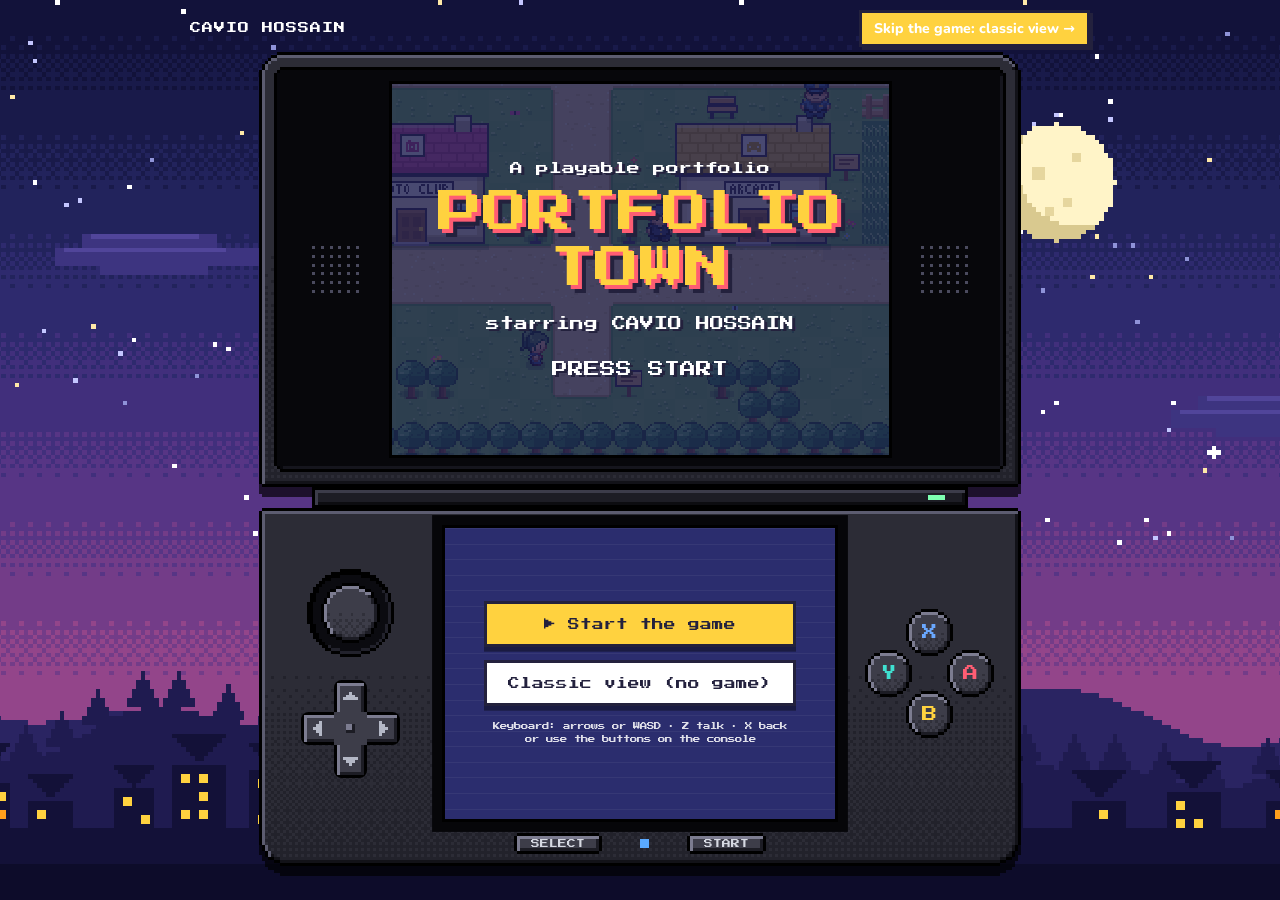
==== index.html @ 23f27534 "Pixel-art console and backdrop, sprite-sheet characters with portraits The console shell, its button" ====
<!doctype html>
<html lang="en">
<head>
  <meta charset="utf-8">
  <meta name="viewport" content="width=device-width, initial-scale=1">
  <title>Cavio Hossain | Portfolio Town</title>
  <meta name="description" content="The playable portfolio of Cavio Hossain, Computer Science with AI student at the University of Nottingham. Explore the town or skip to the classic view.">
  <meta name="theme-color" content="#2b2d6e">
  <link rel="icon" href="data:image/svg+xml,%3Csvg xmlns='http://www.w3.org/2000/svg' viewBox='0 0 16 16' shape-rendering='crispEdges'%3E%3Crect width='16' height='16' fill='%232b2d6e'/%3E%3Crect x='3' y='2' width='10' height='6' fill='%23ff5d73'/%3E%3Crect x='3' y='8' width='10' height='6' fill='%23fbf0d4'/%3E%3Crect x='7' y='10' width='3' height='4' fill='%239a6238'/%3E%3C/svg%3E">
  <link rel="preconnect" href="https://fonts.googleapis.com">
  <link rel="preconnect" href="https://fonts.gstatic.com" crossorigin>
  <link href="https://fonts.googleapis.com/css2?family=Nunito:wght@400;600;800&family=Press+Start+2P&display=swap" rel="stylesheet">
  <link rel="stylesheet" href="css/style.css">
</head>
<body data-view="game">

  <!-- ============ GAME VIEW ============ -->
  <main id="game-view">
    <header class="topbar">
      <span class="brand">CAVIO HOSSAIN</span>
      <button type="button" class="skip" data-go="classic">Skip the game: classic view →</button>
    </header>

    <div class="console">
      <!-- lid: the game screen -->
      <div class="lid">
        <div class="lid-inner">
          <div class="grill" aria-hidden="true"></div>
          <section class="screen" id="top" aria-label="Game screen">
            <canvas id="game" width="256" height="192"></canvas>

            <div id="title" class="layer">
              <p class="title-small">A playable portfolio</p>
              <h1>PORTFOLIO<br>TOWN</h1>
              <p class="title-by">starring CAVIO HOSSAIN</p>
              <p class="blink">PRESS START</p>
            </div>

            <div id="battle" class="layer" hidden>
              <div class="foe-box"><span id="foe-name">BUG</span><div class="bar"><i id="foe-hp"></i></div></div>
              <canvas id="foe" width="16" height="16"></canvas>
              <canvas id="hero" width="18" height="26"></canvas>
              <div class="hero-box"><span>CAVIO</span><div class="bar focus"><i id="hero-hp"></i></div><small>FOCUS</small></div>
            </div>

            <canvas id="portrait" width="64" height="64" hidden></canvas>
            <div id="hint" hidden></div>
            <div id="dialog" hidden>
              <span id="dialog-name" hidden></span>
              <p id="dialog-text"></p>
              <span class="next">▼</span>
            </div>
            <div id="flash"></div>
            <div id="fade"></div>
          </section>
          <div class="grill" aria-hidden="true"></div>
        </div>
      </div>

      <div class="hinge" aria-hidden="true"><i></i></div>

      <!-- base: menu screen with the controls either side -->
      <div class="base">
        <div class="ctl left" aria-label="Movement controls">
          <div class="stick" id="stick" aria-hidden="true"><i></i></div>
          <div class="dpad">
            <button type="button" data-key="up" aria-label="Up">▲</button>
            <button type="button" data-key="left" aria-label="Left">◀</button>
            <span></span>
            <button type="button" data-key="right" aria-label="Right">▶</button>
            <button type="button" data-key="down" aria-label="Down">▼</button>
          </div>
        </div>

        <section class="screen" id="bottom" aria-label="Menu screen">
          <div id="title-menu" class="pane">
            <button type="button" class="big-btn go" id="btn-start">▶ Start the game</button>
            <button type="button" class="big-btn" data-go="classic">Classic view (no game)</button>
            <p class="tiny">Keyboard: arrows or WASD · Z talk · X back<br>or use the buttons on the console</p>
          </div>

          <div id="menu" class="pane" hidden>
            <div class="menu-head"><span>BADGES</span><span id="badge-count">0/8</span></div>
            <div id="badges"></div>
            <p id="objective"></p>
            <div class="menu-actions">
              <button type="button" data-go="classic">Classic view</button>
              <button type="button" id="btn-sound">Sound: on</button>
              <button type="button" id="btn-help">Controls</button>
            </div>
          </div>

          <div id="moves" class="pane" hidden>
            <p class="moves-head">What will CAVIO do?</p>
            <div id="move-list"></div>
          </div>
        </section>

        <div class="ctl right" aria-label="Action buttons">
          <div class="abxy">
            <button type="button" data-key="x" aria-label="X, hold to run">X</button>
            <button type="button" data-key="y" aria-label="Y, show controls">Y</button>
            <button type="button" data-key="a" aria-label="A, talk and confirm">A</button>
            <button type="button" data-key="b" aria-label="B, go back">B</button>
          </div>
        </div>

        <div class="sys">
          <button type="button" data-key="select">SELECT</button>
          <span class="led" aria-hidden="true"></span>
          <button type="button" data-key="start">START</button>
        </div>
      </div>
    </div>
  </main>

  <!-- building interiors open as panels -->
  <div id="panel" hidden role="dialog" aria-modal="true" aria-labelledby="panel-title">
    <div class="panel-card">
      <header>
        <h2 id="panel-title"></h2>
        <button type="button" id="panel-close" aria-label="Close">✕ <small>X / Esc</small></button>
      </header>
      <div id="panel-body" tabindex="-1"></div>
    </div>
  </div>

  <div id="lightbox" hidden>
    <figure><img alt=""><figcaption></figcaption></figure>
  </div>

  <!-- ============ CLASSIC VIEW ============ -->
  <div id="classic-view">
    <header class="c-hero">
      <nav class="c-nav" id="c-nav"></nav>
      <div class="c-hero-inner">
        <img class="c-avatar" src="assets/photos/portrait.jpg" alt="Cavio Hossain">
        <div>
          <p class="c-kicker">Portfolio</p>
          <h1>Cavio Hossain</h1>
          <p class="c-tag" id="c-tag"></p>
          <p class="links">
            <button type="button" class="btn big" data-go="game">▶ Play the game version</button>
            <a class="btn" id="c-mail" href="#">Email me</a>
          </p>
        </div>
      </div>
    </header>
    <div id="c-sections"></div>
    <footer class="c-foot">
      <p>Built by Cavio Hossain with plain HTML, CSS and JavaScript.</p>
    </footer>
  </div>

  <noscript>
    <p style="padding:2rem;font-family:sans-serif;color:#fff">This portfolio is a small game and needs JavaScript. You can reach me at hossaincavio@gmail.com or linkedin.com/in/cavio.</p>
  </noscript>

  <script src="js/content.js"></script>
  <script src="js/art.js"></script>
  <script src="js/worldmap.js"></script>
  <script src="js/game.js"></script>
  <script src="js/shell.js"></script>
</body>
</html>
---- css/style.css ----
:root {
  --ink: #23213d;
  --night: #2b2d6e;
  --cream: #fff8e7;
  --shell: #f6f1e4;
  --coral: #ff5d73;
  --yellow: #ffd23f;
  --teal: #2ec4b6;
  --blue: #3a86ff;
  --pink: #f15bb5;
  --purple: #8f5bd6;
  --orange: #ff9f1c;
  --pixel: 'Press Start 2P', 'Courier New', monospace;
  --body: 'Nunito', system-ui, -apple-system, 'Segoe UI', sans-serif;
}

* { box-sizing: border-box; }
html { -webkit-text-size-adjust: 100%; }
body {
  margin: 0;
  font-family: var(--body);
  color: var(--ink);
  background: var(--night);
}
button { font: inherit; color: inherit; cursor: pointer; }
img { max-width: 100%; display: block; }
[hidden] { display: none !important; }

body[data-view='game'] #classic-view { display: none; }
body[data-view='classic'] #game-view { display: none; }
body[data-view='classic'] { background: var(--cream); }
body[data-view='game'] { overflow: hidden; }

/* ================= GAME VIEW ================= */

#game-view {
  min-height: 100dvh;
  display: flex;
  flex-direction: column;
  align-items: center;
  padding: 8px 12px 12px;
  background:
    radial-gradient(#ffffff2e 1.5px, transparent 1.5px) 0 0 / 28px 28px,
    radial-gradient(#ffd23f33 1.5px, transparent 1.5px) 14px 14px / 28px 28px,
    linear-gradient(#2b2d6e, #4a2f7a);
}

.topbar {
  width: 100%;
  max-width: 900px;
  display: flex;
  justify-content: space-between;
  align-items: center;
  gap: 12px;
  height: 40px;
  color: #fff;
}
.brand { font-family: var(--pixel); font-size: 11px; letter-spacing: 1px; }
.skip {
  background: var(--yellow);
  border: 3px solid var(--ink);
  box-shadow: 3px 3px 0 var(--ink);
  padding: 6px 12px;
  font-weight: 800;
  font-size: 14px;
  border-radius: 6px;
}
.skip:hover { transform: translate(-1px, -1px); box-shadow: 4px 4px 0 var(--ink); }

/* The shell: a clamshell handheld with the controls beside the lower screen.
   Everything is sized in --u, which is 1% of the console's width. */
.console {
  --w: min(96vw, 980px, calc((100dvh - 62px) / 1.1));
  --u: calc(var(--w) / 100);
  --shell: #26262e;
  --shell-l: #4b4b59;
  --shell-d: #0e0e13;
  --bezel: #060609;
  --key: #3b3b47;
  width: var(--w);
  margin-top: 4px;
  filter: drop-shadow(0 calc(var(--u) * 1.6) calc(var(--u) * 2.4) #0008);
}
.lid, .base {
  background: linear-gradient(165deg, var(--shell-l) 0, var(--shell) 22%, var(--shell) 70%, var(--shell-d));
  border: calc(var(--u) * 0.55) solid var(--ink);
  box-shadow: inset 0 calc(var(--u) * 0.5) 0 #ffffff26, inset 0 calc(var(--u) * -0.7) 0 #00000066;
}
.lid { padding: calc(var(--u) * 2); border-radius: calc(var(--u) * 4) calc(var(--u) * 4) calc(var(--u) * 1.2) calc(var(--u) * 1.2); }
.lid-inner {
  background: var(--bezel);
  border-radius: calc(var(--u) * 2.4);
  padding: calc(var(--u) * 1.8) 0;
  display: flex;
  justify-content: center;
  align-items: center;
  gap: calc(var(--u) * 3.5);
  box-shadow: inset 0 0 0 calc(var(--u) * 0.3) #2c2c3a;
}
#top { width: calc(var(--u) * 66); flex: none; }
.grill {
  width: calc(var(--u) * 7);
  height: calc(var(--u) * 7);
  background: radial-gradient(#4a4a5e calc(var(--u) * 0.32), transparent calc(var(--u) * 0.36)) 0 0 / calc(var(--u) * 1.4) calc(var(--u) * 1.4);
}
.hinge {
  height: calc(var(--u) * 2.8);
  margin: calc(var(--u) * -0.55) calc(var(--u) * 7);
  background: linear-gradient(var(--shell-d), var(--shell) 45%, var(--shell-d));
  border: calc(var(--u) * 0.55) solid var(--ink);
  position: relative;
  z-index: 1;
}
.hinge i {
  position: absolute;
  right: calc(var(--u) * 3);
  top: 50%;
  width: calc(var(--u) * 2.2);
  height: calc(var(--u) * 0.7);
  margin-top: calc(var(--u) * -0.35);
  border-radius: 99px;
  background: #7dffb0;
  box-shadow: 0 0 calc(var(--u) * 1) #7dffb0;
}
.base {
  padding: calc(var(--u) * 2.2) calc(var(--u) * 2) calc(var(--u) * 1.6);
  border-radius: calc(var(--u) * 1.2) calc(var(--u) * 1.2) calc(var(--u) * 4.5) calc(var(--u) * 4.5);
  display: grid;
  grid-template-columns: 1fr calc(var(--u) * 52) 1fr;
  grid-template-areas: 'left screen right' 'sys sys sys';
  gap: calc(var(--u) * 1.4) calc(var(--u) * 2);
  align-items: center;
}
#bottom { grid-area: screen; box-shadow: 0 0 0 calc(var(--u) * 1.3) var(--bezel); }
.console .screen { border: calc(var(--u) * 0.45) solid #000; border-radius: calc(var(--u) * 0.8); }

.ctl { display: flex; flex-direction: column; align-items: center; gap: calc(var(--u) * 3); }
.ctl.left { grid-area: left; }
.ctl.right { grid-area: right; }
.ctl button, .sys button, .stick {
  touch-action: none;
  user-select: none;
  -webkit-user-select: none;
  -webkit-tap-highlight-color: transparent;
}
.stick {
  width: calc(var(--u) * 11.5);
  height: calc(var(--u) * 11.5);
  border-radius: 50%;
  background: radial-gradient(circle at 50% 40%, #2a2a36, #101018);
  border: calc(var(--u) * 0.5) solid var(--ink);
  display: grid;
  place-items: center;
  cursor: grab;
}
.stick i {
  width: 68%;
  height: 68%;
  border-radius: 50%;
  background: radial-gradient(circle at 40% 32%, #6a6a7a, var(--key) 45%, #1c1c24);
  border: calc(var(--u) * 0.4) solid var(--ink);
  box-shadow: 0 calc(var(--u) * 0.5) 0 #0006;
  transition: transform 0.08s;
}
.dpad { display: grid; grid-template: repeat(3, calc(var(--u) * 4.3)) / repeat(3, calc(var(--u) * 4.3)); }
.dpad button, .dpad span {
  background: var(--key);
  border: calc(var(--u) * 0.45) solid var(--ink);
  color: #a9adba;
  font-size: calc(var(--u) * 1.7);
  padding: 0;
  line-height: 1;
}
.dpad span { grid-area: 2 / 2; border: 0; box-shadow: inset 0 0 0 calc(var(--u) * 0.9) var(--key), inset 0 0 0 calc(var(--u) * 1.3) #1c1c24; border-radius: 50%; background: #2c2c36; }
.dpad [data-key='up'] { grid-area: 1 / 2; border-bottom: 0; border-radius: calc(var(--u) * 1) calc(var(--u) * 1) 0 0; }
.dpad [data-key='left'] { grid-area: 2 / 1; border-right: 0; border-radius: calc(var(--u) * 1) 0 0 calc(var(--u) * 1); }
.dpad [data-key='right'] { grid-area: 2 / 3; border-left: 0; border-radius: 0 calc(var(--u) * 1) calc(var(--u) * 1) 0; }
.dpad [data-key='down'] { grid-area: 3 / 2; border-top: 0; border-radius: 0 0 calc(var(--u) * 1) calc(var(--u) * 1); }

.abxy { position: relative; width: calc(var(--u) * 17); height: calc(var(--u) * 17); }
.abxy button {
  position: absolute;
  width: calc(var(--u) * 6.2);
  height: calc(var(--u) * 6.2);
  border-radius: 50%;
  background: radial-gradient(circle at 40% 30%, #6a6a7a, var(--key) 50%, #1c1c24);
  border: calc(var(--u) * 0.45) solid var(--ink);
  box-shadow: 0 calc(var(--u) * 0.6) 0 #0005;
  font-family: var(--pixel);
  font-size: calc(var(--u) * 2);
  padding: 0;
}
.abxy [data-key='x'] { left: 50%; top: 0; margin-left: calc(var(--u) * -3.1); color: #6aa8ff; }
.abxy [data-key='b'] { left: 50%; bottom: 0; margin-left: calc(var(--u) * -3.1); color: #ffd23f; }
.abxy [data-key='y'] { left: 0; top: 50%; margin-top: calc(var(--u) * -3.1); color: #3fe0d0; }
.abxy [data-key='a'] { right: 0; top: 50%; margin-top: calc(var(--u) * -3.1); color: var(--coral); }
.ctl button:active, .ctl button.down, .sys button:active, .sys button.down {
  background: var(--yellow);
  transform: translateY(calc(var(--u) * 0.4));
  box-shadow: none;
}
.sys { grid-area: sys; display: flex; justify-content: center; align-items: center; gap: calc(var(--u) * 5); }
.sys button {
  font-family: var(--pixel);
  font-size: calc(var(--u) * 1.15);
  color: #d6d9e2;
  background: var(--key);
  border: calc(var(--u) * 0.4) solid var(--ink);
  border-radius: 99px;
  padding: calc(var(--u) * 0.8) calc(var(--u) * 2.2);
}
.sys .led { width: calc(var(--u) * 1.2); height: calc(var(--u) * 1.2); border-radius: 50%; background: #5aa9ff; box-shadow: 0 0 calc(var(--u) * 1) #5aa9ff; }

/* phones: screens stacked full width, controls underneath */
@media (max-width: 700px) {
  .console { --w: min(96vw, calc((100dvh - 62px) / 2.02)); }
  .grill { display: none; }
  .lid-inner { padding: calc(var(--u) * 1.6); }
  #top { width: 100%; flex: 1; }
  .base { grid-template-columns: 1fr 1fr; grid-template-areas: 'screen screen' 'left right' 'sys sys'; gap: calc(var(--u) * 3) calc(var(--u) * 2); }
  #bottom { margin: calc(var(--u) * 1.3); }
  .ctl.left { flex-direction: row; justify-content: center; gap: calc(var(--u) * 3); }
  .stick { width: calc(var(--u) * 17); height: calc(var(--u) * 17); }
  .dpad { grid-template: repeat(3, calc(var(--u) * 7)) / repeat(3, calc(var(--u) * 7)); }
  .dpad button { font-size: calc(var(--u) * 3); }
  .abxy { width: calc(var(--u) * 29); height: calc(var(--u) * 29); }
  .abxy button { width: calc(var(--u) * 10.5); height: calc(var(--u) * 10.5); font-size: calc(var(--u) * 3.6); }
  .abxy [data-key='x'], .abxy [data-key='b'] { margin-left: calc(var(--u) * -5.25); }
  .abxy [data-key='y'], .abxy [data-key='a'] { margin-top: calc(var(--u) * -5.25); }
  .sys button { font-size: calc(var(--u) * 2.2); padding: calc(var(--u) * 1.4) calc(var(--u) * 3.5); }
}

.screen {
  position: relative;
  aspect-ratio: 4 / 3;
  border: 4px solid var(--ink);
  border-radius: 8px;
  overflow: hidden;
  background: #111;
  container-type: inline-size;
}
#game {
  width: 100%;
  height: 100%;
  display: block;
  image-rendering: pixelated;
  image-rendering: crisp-edges;
}
.layer { position: absolute; inset: 0; }

/* title */
#title {
  display: flex;
  flex-direction: column;
  align-items: center;
  justify-content: center;
  text-align: center;
  font-family: var(--pixel);
  color: #fff;
  background: linear-gradient(#1b1c4ef2, #2b2d6ed9 60%, #2b2d6e80);
  text-shadow: 0.5cqw 0.5cqw 0 var(--ink);
}
#title h1 {
  margin: 2cqw 0;
  font-size: 9cqw;
  line-height: 1.25;
  font-weight: 400;
  color: var(--yellow);
  text-shadow: 0.8cqw 0.8cqw 0 var(--coral), 1.6cqw 1.6cqw 0 var(--ink);
}
.title-small { font-size: 2.6cqw; margin: 0; }
.title-by { font-size: 2.8cqw; margin: 2cqw 0 6cqw; }
.blink { font-size: 3.2cqw; margin: 0; animation: blink 1s steps(2) infinite; }
@keyframes blink { 50% { opacity: 0; } }

/* dialogue */
#dialog {
  position: absolute;
  left: 2cqw;
  right: 2cqw;
  bottom: 2cqw;
  min-height: 27cqw;
  background: #fff;
  border: 1cqw solid var(--ink);
  border-radius: 2cqw;
  box-shadow: inset 0 0 0 0.8cqw var(--teal);
  padding: 3.6cqw 4cqw;
  font-family: var(--pixel);
  font-size: 3.05cqw;
  line-height: 1.75;
}
#dialog p { margin: 0; white-space: pre-wrap; }
#dialog-name {
  position: absolute;
  top: -5.4cqw;
  left: 2cqw;
  background: var(--yellow);
  border: 0.8cqw solid var(--ink);
  border-radius: 1.4cqw;
  padding: 1cqw 2cqw;
  font-size: 2.6cqw;
  line-height: 1.2;
}
#dialog .next {
  position: absolute;
  right: 3cqw;
  bottom: 2cqw;
  color: var(--coral);
  font-size: 3cqw;
  animation: bob 0.6s steps(2) infinite;
}
#dialog.typing .next { visibility: hidden; }
@keyframes bob { 50% { transform: translateY(0.8cqw); } }

#hint {
  position: absolute;
  top: 2cqw;
  left: 50%;
  transform: translateX(-50%);
  background: var(--ink);
  color: #fff;
  font-family: var(--pixel);
  font-size: 2.4cqw;
  padding: 1.6cqw 2.4cqw;
  border-radius: 1.4cqw;
  white-space: nowrap;
}
#hint b { color: var(--yellow); font-weight: 400; }

#fade, #flash { position: absolute; inset: 0; pointer-events: none; opacity: 0; }
#fade { background: #000; transition: opacity 0.22s linear; }
#fade.on { opacity: 1; }
#flash { background: #fff; }
#flash.on { animation: flash 0.7s steps(1); }
@keyframes flash { 0%, 30%, 60% { opacity: 1; } 15%, 45%, 75% { opacity: 0; } 90% { opacity: 1; } }

/* battle */
#battle {
  background:
    radial-gradient(ellipse 15cqw 3.2cqw at 73cqw 24cqw, #8fd97a 98%, transparent),
    radial-gradient(ellipse 19cqw 4cqw at 22cqw 44cqw, #8fd97a 98%, transparent),
    linear-gradient(#bfe9ff 0 16cqw, #dff5c8 16cqw);
  font-family: var(--pixel);
}
#battle canvas { position: absolute; image-rendering: pixelated; }
#foe { width: 20cqw; height: 20cqw; left: 63cqw; top: 5cqw; }
#hero { width: 26cqw; height: 26cqw; left: 9cqw; top: 20cqw; }
#foe.hit { animation: shake 0.3s steps(4); }
#foe.gone { transition: transform 0.4s, opacity 0.4s; transform: translateY(6cqw) scale(0.2); opacity: 0; }
#hero.hit { animation: shake 0.3s steps(4); }
@keyframes shake { 25% { transform: translateX(-2cqw); } 50% { transform: translateX(2cqw); opacity: 0.3; } 75% { transform: translateX(-1cqw); } }
.foe-box, .hero-box {
  position: absolute;
  background: #fff;
  border: 0.8cqw solid var(--ink);
  border-radius: 1.6cqw;
  padding: 1.6cqw 2.2cqw;
  font-size: 2.2cqw;
  line-height: 1.5;
  width: 46cqw;
}
.foe-box { left: 4cqw; top: 5cqw; }
.hero-box { right: 4cqw; top: 29cqw; }
.hero-box small { display: block; text-align: right; font-size: 1.8cqw; margin-top: 0.6cqw; color: #6b6890; }
.bar { height: 2.2cqw; margin-top: 1.4cqw; background: #d9d6e8; border: 0.5cqw solid var(--ink); border-radius: 1cqw; overflow: hidden; }
.bar i { display: block; height: 100%; width: 100%; background: #38c172; transition: width 0.4s steps(8); }
.bar.focus i { background: var(--blue); }

/* bottom screen */
#bottom { background: #2b2d6e; color: #fff; }
.pane {
  position: absolute;
  inset: 0;
  padding: 3cqw;
  display: flex;
  flex-direction: column;
  gap: 2cqw;
  font-family: var(--pixel);
  font-size: 2.3cqw;
  background:
    linear-gradient(#ffffff0d 1px, transparent 1px) 0 0 / 100% 4cqw,
    linear-gradient(160deg, #34378a, #2b2d6e);
}
#title-menu { justify-content: center; align-items: stretch; padding: 6cqw 10cqw; gap: 3.5cqw; }
.big-btn {
  font-family: var(--pixel);
  font-size: 3cqw;
  padding: 3.6cqw 2cqw;
  background: #fff;
  color: var(--ink);
  border: 0.9cqw solid var(--ink);
  border-radius: 2cqw;
  box-shadow: 0 1.2cqw 0 #0006;
}
.big-btn.go { background: var(--yellow); }
.big-btn:hover, .big-btn:focus-visible { transform: translateY(-0.4cqw); outline: none; box-shadow: 0 1.6cqw 0 #0006, 0 0 0 0.8cqw var(--coral); }
.tiny { font-size: 1.9cqw; line-height: 1.8; text-align: center; margin: 0; opacity: 0.85; }

.menu-head { display: flex; justify-content: space-between; font-size: 2.6cqw; color: var(--yellow); }
#badges { display: grid; grid-template-columns: repeat(4, 1fr); gap: 1.6cqw; }
.badge {
  font-family: var(--pixel);
  font-size: 1.7cqw;
  line-height: 1.4;
  background: #ffffff14;
  color: #fff9;
  border: 0.6cqw solid #ffffff40;
  border-radius: 1.6cqw;
  padding: 1.6cqw 0.6cqw 1.3cqw;
  display: flex;
  flex-direction: column;
  align-items: center;
  gap: 1.2cqw;
}
.badge i {
  width: 5.4cqw;
  height: 5.4cqw;
  background: #ffffff30;
  clip-path: polygon(50% 0, 100% 35%, 82% 100%, 18% 100%, 0 35%);
}
.badge.got { background: #fff; color: var(--ink); border-color: var(--ink); }
.badge.got i { background: var(--c); box-shadow: inset -1.2cqw -1.2cqw 0 #0003, inset 1cqw 1cqw 0 #fff6; }
.badge.got:hover, .badge.got:focus-visible { outline: none; box-shadow: 0 0 0 0.7cqw var(--yellow); }
#objective { margin: 0; font-size: 2cqw; line-height: 1.7; min-height: 6.8cqw; }
.menu-actions { display: flex; gap: 1.6cqw; }
.menu-actions button {
  flex: 1;
  font-family: var(--pixel);
  font-size: 1.8cqw;
  padding: 2cqw 0.5cqw;
  background: var(--teal);
  color: var(--ink);
  border: 0.6cqw solid var(--ink);
  border-radius: 1.4cqw;
}
.menu-actions button:hover { background: var(--yellow); }

.moves-head { margin: 0 0 1cqw; font-size: 2.6cqw; color: var(--yellow); }
#move-list { display: grid; grid-template-columns: 1fr 1fr; gap: 2cqw; flex: 1; }
.move {
  font-family: var(--pixel);
  font-size: 2.3cqw;
  line-height: 1.6;
  text-align: left;
  padding: 2cqw 2.4cqw;
  background: #fff;
  color: var(--ink);
  border: 0.8cqw solid var(--ink);
  border-left: 2.4cqw solid var(--c, var(--teal));
  border-radius: 1.8cqw;
}
.move small { display: block; font-size: 1.7cqw; color: #6b6890; margin-top: 0.8cqw; }
.move.run { grid-column: 1 / -1; text-align: center; background: #ffffffd9; border-left-width: 0.8cqw; padding: 1.6cqw; }
.move.sel, .move:hover { background: var(--yellow); outline: none; }

/* ================= PANELS (shared with classic) ================= */

#panel {
  position: fixed;
  inset: 0;
  z-index: 20;
  background: #14132bcc;
  display: grid;
  place-items: center;
  padding: 12px;
}
.panel-card {
  width: min(900px, 100%);
  max-height: calc(100dvh - 24px);
  display: flex;
  flex-direction: column;
  background: var(--cream);
  border: 4px solid var(--ink);
  border-radius: 14px;
  box-shadow: 8px 8px 0 var(--coral), 8px 8px 0 4px var(--ink);
  animation: pop 0.18s steps(4);
  overflow: hidden;
}
@keyframes pop { from { transform: scale(0.9); opacity: 0; } }
.panel-card > header {
  display: flex;
  justify-content: space-between;
  align-items: center;
  gap: 12px;
  padding: 14px 18px;
  background: var(--yellow);
  border-bottom: 4px solid var(--ink);
}
.panel-card h2 { margin: 0; font-family: var(--pixel); font-weight: 400; font-size: clamp(12px, 2.4vw, 18px); line-height: 1.5; }
#panel-close {
  background: #fff;
  border: 3px solid var(--ink);
  border-radius: 8px;
  padding: 6px 10px;
  font-weight: 800;
  white-space: nowrap;
}
#panel-close:hover { background: var(--coral); color: #fff; }
#panel-body { padding: 20px 22px 26px; overflow-y: auto; outline: none; font-size: 17px; line-height: 1.6; }

.sub, .card h3, .entry h3, .skills h4 { font-family: var(--pixel); font-weight: 400; line-height: 1.5; }
.sub { font-size: 13px; margin: 26px 0 12px; color: var(--coral); }
.sub:first-child { margin-top: 0; }

.about, .contact { display: grid; grid-template-columns: 240px 1fr; gap: 24px; align-items: start; }
.about p:first-child, .contact p:first-child { margin-top: 0; }
.portrait { margin: 0; border: 4px solid var(--ink); border-radius: 12px; overflow: hidden; box-shadow: 6px 6px 0 var(--teal); background: #ddd; }
.portrait img { width: 100%; aspect-ratio: 4 / 5; object-fit: cover; object-position: 50% 30%; }
.portrait.round { border-radius: 50%; box-shadow: 6px 6px 0 var(--yellow); max-width: 200px; }
.portrait.round img { aspect-ratio: 1; object-position: 50% 20%; }
.facts { display: grid; grid-template-columns: 1fr 1fr; gap: 10px; margin: 18px 0 0; }
.facts div { background: #fff; border: 3px solid var(--ink); border-radius: 10px; padding: 8px 12px; }
.facts dt { font-size: 12px; font-weight: 800; text-transform: uppercase; letter-spacing: 0.06em; color: var(--purple); }
.facts dd { margin: 0; font-weight: 600; font-size: 15px; }

.cards { display: grid; grid-template-columns: repeat(auto-fill, minmax(260px, 1fr)); gap: 16px; }
.cards.small { grid-template-columns: repeat(auto-fill, minmax(200px, 1fr)); }
.card { background: #fff; border: 3px solid var(--ink); border-radius: 12px; padding: 14px 16px; box-shadow: 5px 5px 0 var(--blue); display: flex; flex-direction: column; }
.card:nth-child(4n + 2) { box-shadow: 5px 5px 0 var(--coral); }
.card:nth-child(4n + 3) { box-shadow: 5px 5px 0 var(--teal); }
.card:nth-child(4n + 4) { box-shadow: 5px 5px 0 var(--purple); }
.card h3 { font-size: 12px; margin: 4px 0 8px; }
.card p { margin: 0 0 10px; font-size: 15.5px; }
.card .kind { font-size: 12.5px; font-weight: 800; color: var(--purple); margin: 0; }
.card .links { margin: auto 0 0; padding-top: 6px; }

.tags { list-style: none; margin: 0 0 6px; padding: 0; display: flex; flex-wrap: wrap; gap: 6px; }
.tags li { background: var(--ink); color: #fff; font-size: 12.5px; font-weight: 800; padding: 3px 9px; border-radius: 999px; }
.skills { display: grid; grid-template-columns: repeat(auto-fit, minmax(210px, 1fr)); gap: 14px; }
.skills h4 { font-size: 10px; margin: 0 0 8px; }
.skills .tags li { background: var(--teal); color: var(--ink); border: 2px solid var(--ink); }

.entry { background: #fff; border: 3px solid var(--ink); border-left: 12px solid var(--orange); border-radius: 12px; padding: 14px 18px; margin-bottom: 14px; }
.entry:nth-child(2n) { border-left-color: var(--blue); }
.entry header { display: flex; justify-content: space-between; align-items: baseline; flex-wrap: wrap; gap: 6px 16px; }
.entry h3 { font-size: 12px; margin: 0; }
.when { font-weight: 800; font-size: 14px; color: var(--purple); white-space: nowrap; }
.role { margin: 6px 0 8px; font-weight: 800; }
.points { margin: 0; padding-left: 20px; font-size: 15.5px; }
.points li + li { margin-top: 4px; }

.gallery { display: grid; grid-template-columns: repeat(auto-fill, minmax(150px, 1fr)); gap: 14px; }
.gallery figure { margin: 0; }
.shot { display: block; width: 100%; padding: 0; border: 3px solid var(--ink); border-radius: 10px; overflow: hidden; background: #ddd; box-shadow: 4px 4px 0 var(--pink); }
.shot img { width: 100%; aspect-ratio: 1; object-fit: cover; transition: transform 0.2s; }
.shot:hover img { transform: scale(1.06); }
.gallery figcaption { font-size: 13.5px; font-weight: 600; margin-top: 8px; }

.links { display: flex; flex-wrap: wrap; gap: 10px; margin: 16px 0 0; }
.btn {
  display: inline-block;
  background: #fff;
  color: var(--ink);
  border: 3px solid var(--ink);
  border-radius: 8px;
  padding: 6px 14px;
  font-weight: 800;
  font-size: 15px;
  text-decoration: none;
  box-shadow: 3px 3px 0 var(--ink);
}
.btn.big { background: var(--yellow); font-size: 16px; padding: 9px 16px; }
.btn:hover, .btn:focus-visible { transform: translate(-1px, -1px); box-shadow: 4px 4px 0 var(--ink); background: var(--teal); outline: none; }

.finale { text-align: center; position: relative; padding: 10px 0; }
.finale .links { justify-content: center; }
.big-line { font-family: var(--pixel); font-size: 13px; line-height: 1.8; color: var(--coral); }
.confetti { position: fixed; top: -12px; width: 10px; height: 10px; z-index: 30; pointer-events: none; animation: fall linear forwards; }
@keyframes fall { to { transform: translateY(110vh) rotate(540deg); } }

#lightbox { position: fixed; inset: 0; z-index: 40; background: #14132bf0; display: grid; place-items: center; padding: 16px; cursor: zoom-out; }
#lightbox figure { margin: 0; text-align: center; }
#lightbox img { max-height: 82dvh; border: 4px solid #fff; border-radius: 10px; margin: 0 auto; }
#lightbox figcaption { color: #fff; font-weight: 800; margin-top: 10px; }

/* ================= CLASSIC VIEW ================= */

.c-hero {
  background:
    radial-gradient(#ffffff2e 1.5px, transparent 1.5px) 0 0 / 28px 28px,
    linear-gradient(135deg, #2b2d6e, #4a2f7a);
  color: #fff;
  padding: 0 20px 44px;
  border-bottom: 4px solid var(--ink);
}
.c-nav { max-width: 980px; margin: 0 auto; display: flex; flex-wrap: wrap; gap: 6px 18px; padding: 16px 0; }
.c-nav a { color: #fff; font-weight: 800; text-decoration: none; font-size: 15px; }
.c-nav a:hover { color: var(--yellow); }
.c-hero-inner { max-width: 980px; margin: 24px auto 0; display: flex; align-items: center; gap: 32px; }
.c-avatar { width: 190px; height: 190px; object-fit: cover; object-position: 50% 25%; border-radius: 50%; border: 5px solid #fff; box-shadow: 8px 8px 0 var(--coral); flex: none; }
.c-kicker { font-family: var(--pixel); font-size: 11px; color: var(--yellow); margin: 0 0 12px; }
.c-hero h1 { font-size: clamp(36px, 6vw, 60px); line-height: 1.05; margin: 0 0 10px; font-weight: 800; }
.c-tag { font-size: 19px; margin: 0; max-width: 34em; }
.c-section { max-width: 980px; margin: 0 auto; padding: 44px 20px 8px; font-size: 17px; line-height: 1.6; }
.c-section > h2 { font-family: var(--pixel); font-weight: 400; font-size: 17px; margin: 0 0 22px; display: inline-block; background: var(--yellow); border: 3px solid var(--ink); border-radius: 8px; padding: 10px 14px; box-shadow: 4px 4px 0 var(--ink); }
.c-section:nth-child(2n) > h2 { background: var(--teal); }
.c-section:nth-child(3n) > h2 { background: var(--pink); }
.c-foot { text-align: center; padding: 50px 20px 40px; font-weight: 600; color: #6b6890; }

@media (max-width: 640px) {
  .about, .contact { grid-template-columns: 1fr; }
  .portrait { max-width: 220px; }
  .facts { grid-template-columns: 1fr; }
  .c-hero-inner { flex-direction: column; align-items: flex-start; }
  .c-avatar { width: 140px; height: 140px; }
  #panel-body { padding: 16px; }
  .brand { display: none; }
  .topbar { justify-content: flex-end; }
}

@media (prefers-reduced-motion: reduce) {
  .blink, #dialog .next, #flash.on, .panel-card, .confetti { animation: none; }
}

/* ================= TRAVEL MAP ================= */

.wmap-intro { margin: 0 0 12px; font-weight: 600; }
.wmap-screen {
  border: 4px solid var(--ink);
  border-radius: 12px;
  overflow: hidden;
  background: #3f86dd;
  box-shadow: 6px 6px 0 var(--pink);
}
.wmap-scroll { overflow-x: auto; }
.wmap-stage { position: relative; min-width: 620px; }
.wmap-stage canvas {
  display: block;
  width: 100%;
  aspect-ratio: 240 / 92;
  image-rendering: pixelated;
  image-rendering: crisp-edges;
}
.wmap-pin {
  position: absolute;
  width: 16px;
  height: 16px;
  margin: -8px 0 0 -8px;
  padding: 0;
  background: var(--coral);
  border: 3px solid #fff;
  box-shadow: 0 0 0 3px var(--ink);
  animation: pin 1s steps(2) infinite;
}
.wmap-pin.home { background: var(--blue); }
.wmap-pin span {
  position: absolute;
  left: 50%;
  bottom: 22px;
  transform: translateX(-50%);
  background: var(--ink);
  color: #fff;
  font-family: var(--pixel);
  font-size: 9px;
  padding: 5px 7px;
  border-radius: 5px;
  white-space: nowrap;
  display: none;
  pointer-events: none;
}
.wmap-pin:hover, .wmap-pin:focus-visible, .wmap-pin.on { background: var(--yellow); outline: none; z-index: 2; }
.wmap-pin.on { animation: none; transform: scale(1.25); }
.wmap-pin.on span, .wmap-pin:hover span { display: block; }
.wmap-pin.on::after {
  content: '▼';
  position: absolute;
  left: 50%;
  bottom: 40px;
  transform: translateX(-50%);
  color: var(--yellow);
  font-size: 12px;
  text-shadow: 0 2px 0 var(--ink);
  animation: bob 0.6s steps(2) infinite;
}
@keyframes pin { 50% { box-shadow: 0 0 0 3px var(--ink), 0 0 0 7px #ffffff73; } }
.wmap-bar {
  display: flex;
  justify-content: space-between;
  align-items: center;
  gap: 12px;
  padding: 10px 14px;
  background: var(--ink);
  color: #fff;
  font-family: var(--pixel);
  font-size: 11px;
}
.wmap-name { color: var(--yellow); font-weight: 400; }
.wmap-card { margin-top: 18px; }
.wmap-blurb { margin: 0 0 14px; font-weight: 600; }

/* soft vignette on the game screen */
#top::after {
  content: '';
  position: absolute;
  inset: 0;
  pointer-events: none;
  background: radial-gradient(ellipse at center, transparent 62%, #1b1c4e33 100%);
}

/* ================= PIXEL-ART PASS =================
   The shell pieces and the backdrop are painted by js/shell.js; this section
   strips the smooth CSS effects so everything keeps hard pixel edges. */

#game-view { background: #191a4a center bottom / cover no-repeat; image-rendering: pixelated; }
.console { filter: drop-shadow(0 calc(var(--u) * 1.4) 0 #000a); }
.lid, .base, .lid-inner, .hinge, .grill, .stick, .stick i, .dpad button, .dpad span, .abxy button, .sys button {
  background: none center / 100% 100% no-repeat;
  border: 0;
  border-radius: 0;
  box-shadow: none;
  image-rendering: pixelated;
}
.hinge { margin-top: 0; margin-bottom: 0; }
.hinge i, .sys .led { border-radius: 0; box-shadow: none; }
.dpad button { font-size: 0; }
.stick i { transition: none; }
.ctl button:active, .ctl button.down, .sys button:active, .sys button.down { background-color: transparent; filter: brightness(1.8); }
.sys button { color: #d6d9e2; }

.skip, #dialog, #dialog-name, #hint, .big-btn, .badge, .menu-actions button, .move, .foe-box, .hero-box, .bar,
.panel-card, #panel-close, .btn, .card, .entry, .facts div, .shot, .portrait, .portrait.round, .wmap-screen,
.wmap-pin span, .tags li, .console .screen, .c-avatar, .c-section > h2, #lightbox img { border-radius: 0; }

#top::after { display: none; }
#title { background: #1b1c4ecc; }
.pane { background: linear-gradient(#ffffff0d 1px, transparent 1px) 0 0 / 100% 4cqw, #2b2d6e; }

#portrait {
  position: absolute;
  right: 3cqw;
  bottom: 29cqw;
  width: 30cqw;
  height: 30cqw;
  image-rendering: pixelated;
}
#hero { width: 19cqw; height: 27.4cqw; left: 12.5cqw; top: 17cqw; }
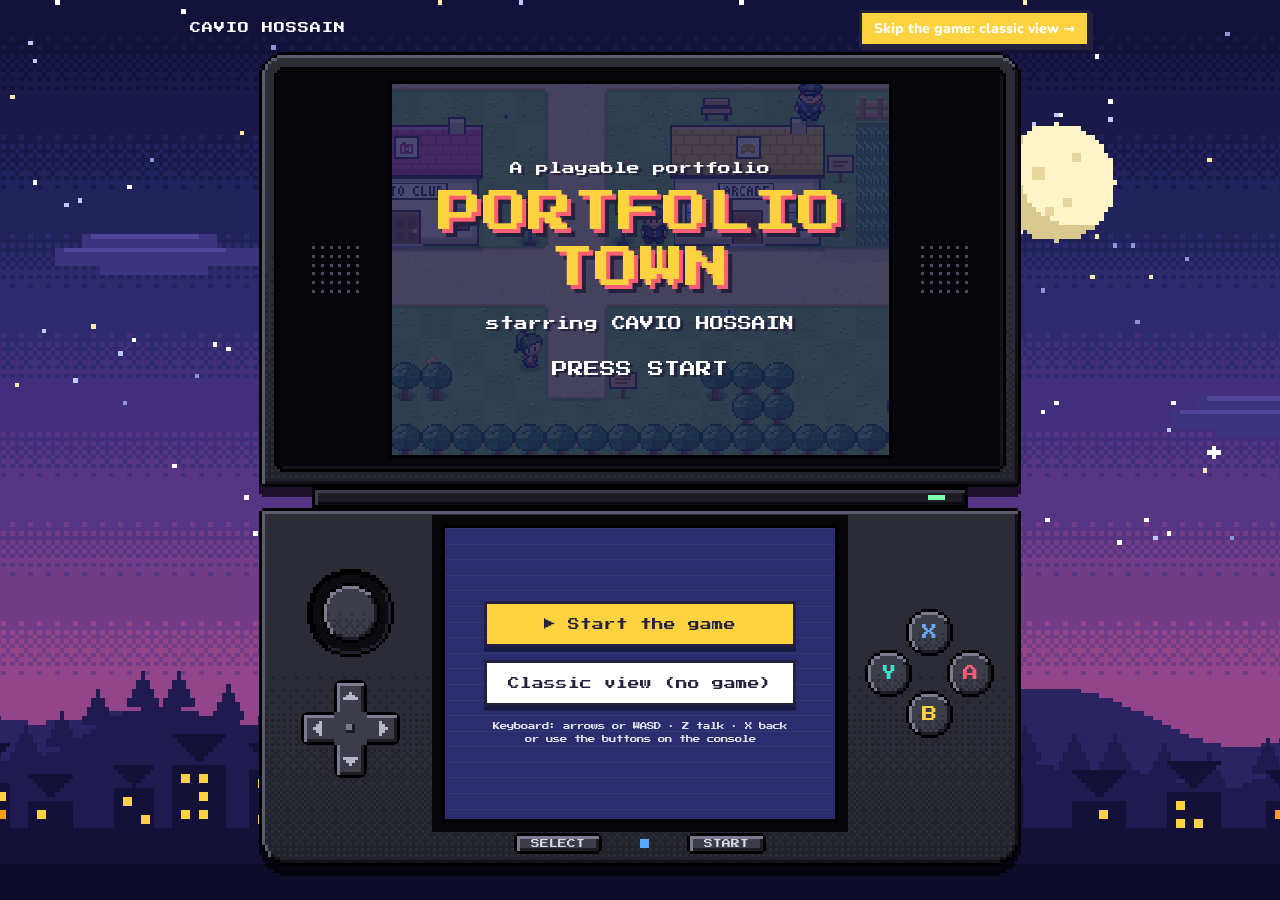
==== commit 328feba5: "Add link preview image and Open Graph tags" ====
--- a/index.html
+++ b/index.html
@@ -5,7 +5,14 @@
   <meta name="viewport" content="width=device-width, initial-scale=1">
   <title>Cavio Hossain | Portfolio Town</title>
   <meta name="description" content="The playable portfolio of Cavio Hossain, Computer Science with AI student at the University of Nottingham. Explore the town or skip to the classic view.">
-  <meta name="theme-color" content="#2b2d6e">
+  <meta name="theme-color" content="#191a4a">
+  <link rel="canonical" href="https://cavio.uk/">
+  <meta property="og:type" content="website">
+  <meta property="og:url" content="https://cavio.uk/">
+  <meta property="og:title" content="Cavio Hossain | Portfolio Town">
+  <meta property="og:description" content="My portfolio as a playable top-down RPG. Explore the town, collect 8 badges, squash some bugs.">
+  <meta property="og:image" content="https://cavio.uk/assets/preview.jpg">
+  <meta name="twitter:card" content="summary_large_image">
   <link rel="icon" href="data:image/svg+xml,%3Csvg xmlns='http://www.w3.org/2000/svg' viewBox='0 0 16 16' shape-rendering='crispEdges'%3E%3Crect width='16' height='16' fill='%232b2d6e'/%3E%3Crect x='3' y='2' width='10' height='6' fill='%23ff5d73'/%3E%3Crect x='3' y='8' width='10' height='6' fill='%23fbf0d4'/%3E%3Crect x='7' y='10' width='3' height='4' fill='%239a6238'/%3E%3C/svg%3E">
   <link rel="preconnect" href="https://fonts.googleapis.com">
   <link rel="preconnect" href="https://fonts.gstatic.com" crossorigin>
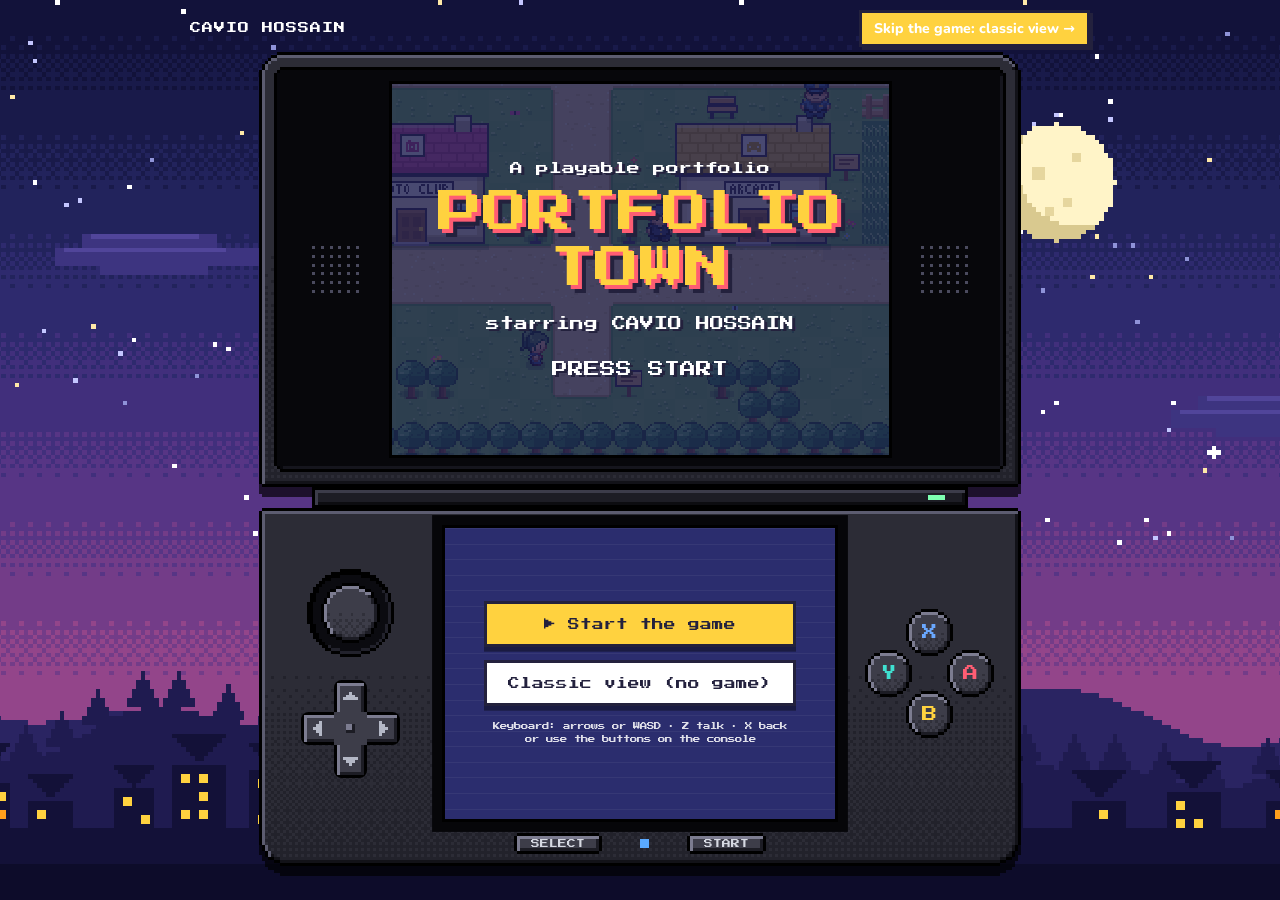
==== commit 323bdac3: "Move site content into small per-section files The text and picture names now live in content/, one " ====
--- a/index.html
+++ b/index.html
@@ -141,10 +141,10 @@
     <header class="c-hero">
       <nav class="c-nav" id="c-nav"></nav>
       <div class="c-hero-inner">
-        <img class="c-avatar" src="assets/photos/portrait.jpg" alt="Cavio Hossain">
+        <img class="c-avatar" src="assets/photos/placeholder.svg" alt="">
         <div>
           <p class="c-kicker">Portfolio</p>
-          <h1>Cavio Hossain</h1>
+          <h1 id="c-name">Cavio Hossain</h1>
           <p class="c-tag" id="c-tag"></p>
           <p class="links">
             <button type="button" class="btn big" data-go="game">▶ Play the game version</button>
@@ -163,7 +163,15 @@
     <p style="padding:2rem;font-family:sans-serif;color:#fff">This portfolio is a small game and needs JavaScript. You can reach me at hossaincavio@gmail.com or linkedin.com/in/cavio.</p>
   </noscript>
 
-  <script src="js/content.js"></script>
+  <!-- the site's content: edit these (see content/HOW-TO-EDIT.md) -->
+  <script src="content/profile.js"></script>
+  <script src="content/projects.js"></script>
+  <script src="content/experience.js"></script>
+  <script src="content/education.js"></script>
+  <script src="content/hobbies.js"></script>
+  <script src="content/travel.js"></script>
+
+  <script src="js/render.js"></script>
   <script src="js/art.js"></script>
   <script src="js/worldmap.js"></script>
   <script src="js/game.js"></script>
--- a/css/style.css
+++ b/css/style.css
@@ -530,7 +530,8 @@
 .skills h4 { font-size: 10px; margin: 0 0 8px; }
 .skills .tags li { background: var(--teal); color: var(--ink); border: 2px solid var(--ink); }
 
-.entry { background: #fff; border: 3px solid var(--ink); border-left: 12px solid var(--orange); border-radius: 12px; padding: 14px 18px; margin-bottom: 14px; }
+.entry { background: #fff; border: 3px solid var(--ink); border-left: 12px solid var(--orange); border-radius: 12px; margin-bottom: 14px; }
+.entry-body { padding: 14px 18px; }
 .entry:nth-child(2n) { border-left-color: var(--blue); }
 .entry header { display: flex; justify-content: space-between; align-items: baseline; flex-wrap: wrap; gap: 6px 16px; }
 .entry h3 { font-size: 12px; margin: 0; }
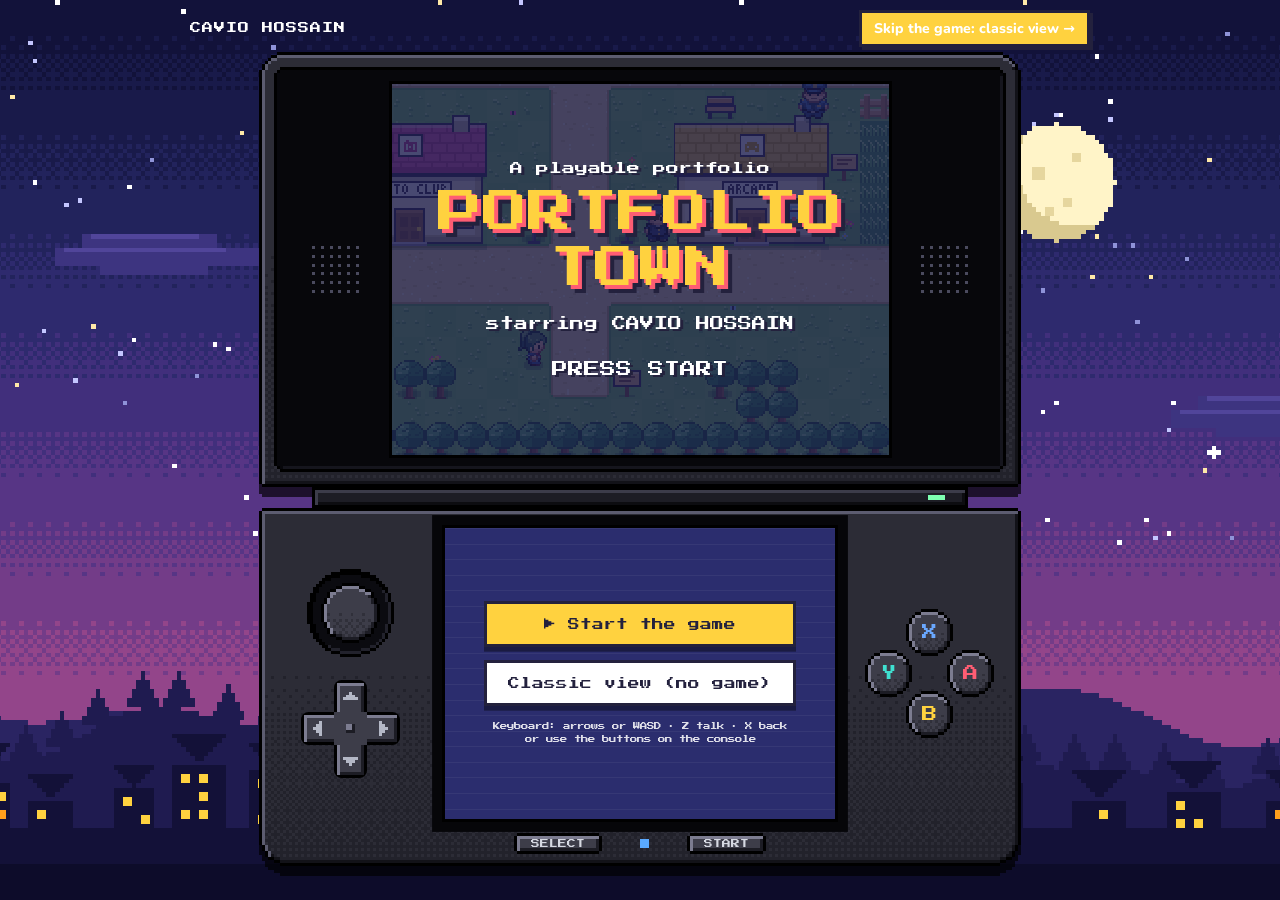
==== commit ffa41411: "Add the hobbies hub with boxes that open on hover Hobbies is now the parent section for travel, anim" ====
--- a/index.html
+++ b/index.html
@@ -174,6 +174,7 @@
   <script src="js/render.js"></script>
   <script src="js/art.js"></script>
   <script src="js/worldmap.js"></script>
+  <script src="js/hobbies.js"></script>
   <script src="js/game.js"></script>
   <script src="js/shell.js"></script>
 </body>
--- a/css/style.css
+++ b/css/style.css
@@ -735,3 +735,68 @@
   image-rendering: pixelated;
 }
 #hero { width: 19cqw; height: 27.4cqw; left: 12.5cqw; top: 17cqw; }
+
+/* ================= HOBBIES HUB ================= */
+
+.hub-grid { display: grid; grid-template-columns: repeat(auto-fill, minmax(210px, 1fr)); gap: 18px; }
+.hub-tile {
+  position: relative;
+  display: flex;
+  flex-direction: column;
+  gap: 8px;
+  min-height: 176px;
+  padding: 16px 16px 24px;
+  text-align: left;
+  background: #fff;
+  border: 3px solid var(--ink);
+  box-shadow: 6px 6px 0 var(--c);
+  overflow: hidden;
+  transition: transform 0.12s steps(3), box-shadow 0.12s steps(3);
+}
+.hub-tile:hover, .hub-tile:focus-visible { transform: translate(-3px, -3px); box-shadow: 9px 9px 0 var(--c); outline: none; }
+.hub-num { font-family: var(--pixel); font-size: 10px; color: var(--c); }
+.hub-tile b { font-family: var(--pixel); font-weight: 400; font-size: 13px; line-height: 1.6; }
+.hub-teaser { font-size: 15px; line-height: 1.45; }
+.hub-cta { margin-top: auto; font-size: 12px; font-weight: 800; letter-spacing: 0.06em; text-transform: uppercase; color: var(--purple); }
+.hub-bar { position: absolute; left: 0; bottom: 0; height: 8px; width: 0; background: var(--c); }
+.hub-tile.charging .hub-bar { width: 100%; transition: width 0.6s linear; }
+
+.hub-page { transform-origin: var(--ox, 50%) var(--oy, 80px); }
+.hub-page.grow { animation: hub-grow 0.3s steps(6); }
+@keyframes hub-grow { from { transform: scale(0.15); opacity: 0.2; } }
+.hub-back {
+  font-family: var(--pixel);
+  font-size: 11px;
+  padding: 10px 14px;
+  background: var(--yellow);
+  border: 3px solid var(--ink);
+  box-shadow: 3px 3px 0 var(--ink);
+  margin-bottom: 18px;
+}
+.hub-back:hover, .hub-back:focus-visible { background: var(--teal); transform: translate(-1px, -1px); box-shadow: 4px 4px 0 var(--ink); outline: none; }
+.hub-title {
+  display: inline-block;
+  font-family: var(--pixel);
+  font-weight: 400;
+  font-size: 15px;
+  line-height: 1.6;
+  margin: 0 0 14px;
+  padding-bottom: 6px;
+  border-bottom: 6px solid var(--c);
+}
+.hub-body > p { margin: 0 0 12px; max-width: 46em; }
+.hub-body .wmap { margin-top: 16px; }
+.hub-media { display: grid; grid-template-columns: repeat(auto-fill, minmax(260px, 1fr)); gap: 18px; margin-top: 18px; }
+.hub-media figure { margin: 0; }
+.hub-media video, .hub-media > figure > img, .hub-media .shot img {
+  display: block;
+  width: 100%;
+  aspect-ratio: 4 / 3;
+  object-fit: cover;
+  background: var(--night);
+}
+.hub-media video, .hub-media > figure > img { border: 3px solid var(--ink); box-shadow: 4px 4px 0 var(--c); }
+.hub-media .shot { box-shadow: 4px 4px 0 var(--c); }
+.hub-media figcaption { font-size: 13.5px; font-weight: 600; margin-top: 8px; }
+
+@media (prefers-reduced-motion: reduce) { .hub-page.grow { animation: none; } }
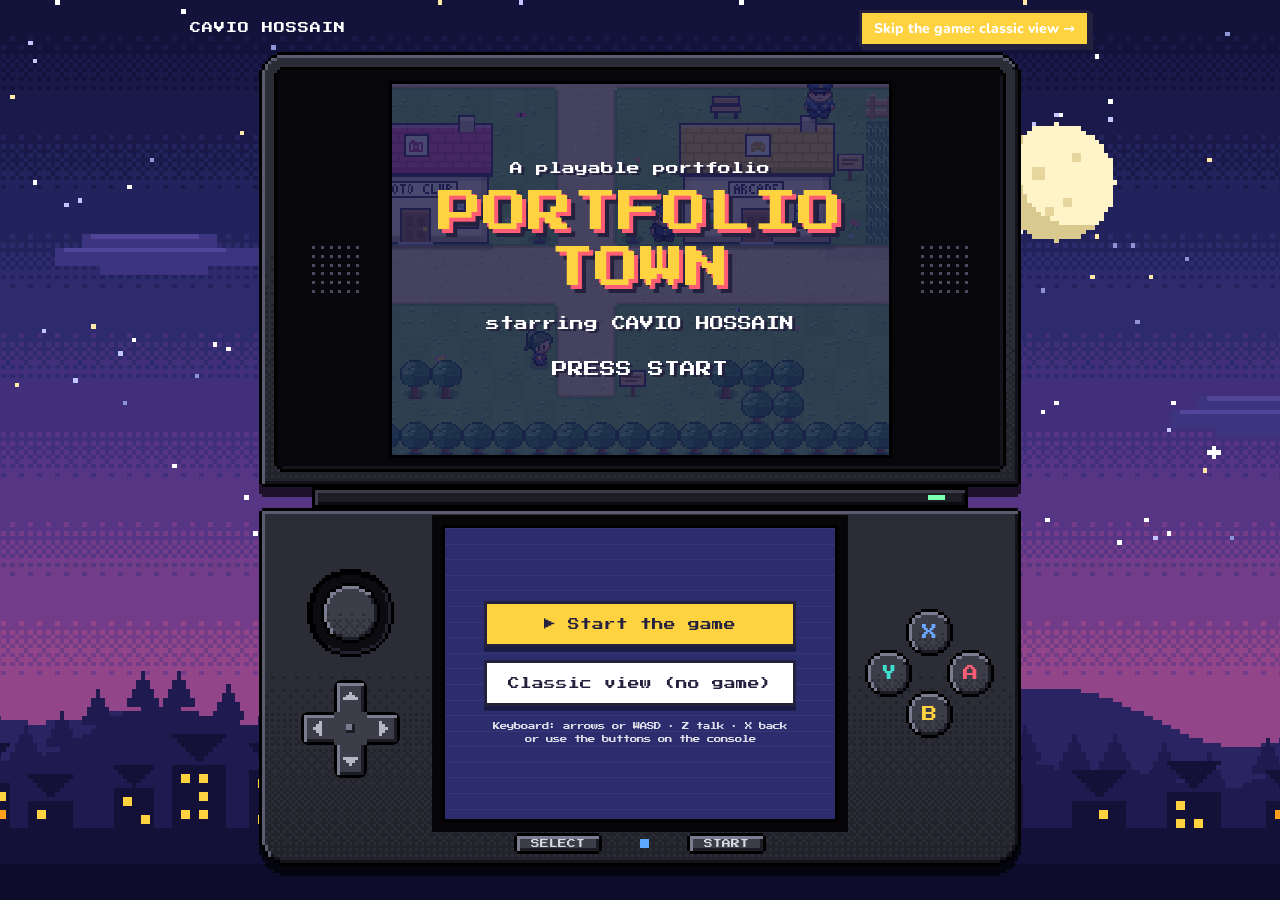
==== commit 3c40a91c: "Show a photo's story beside it when clicked, typed out retro style Photos can now carry a note in co" ====
--- a/index.html
+++ b/index.html
@@ -132,8 +132,17 @@
     </div>
   </div>
 
+  <!-- photo viewer: picture on the left, its story on the right -->
   <div id="lightbox" hidden>
-    <figure><img alt=""><figcaption></figcaption></figure>
+    <div class="viewer">
+      <img alt="">
+      <aside>
+        <span class="viewer-place"></span>
+        <h3></h3>
+        <p class="viewer-note"></p>
+        <small>Click outside or press Esc to close</small>
+      </aside>
+    </div>
   </div>
 
   <!-- ============ CLASSIC VIEW ============ -->
--- a/css/style.css
+++ b/css/style.css
@@ -800,3 +800,65 @@
 .hub-media figcaption { font-size: 13.5px; font-weight: 600; margin-top: 8px; }
 
 @media (prefers-reduced-motion: reduce) { .hub-page.grow { animation: none; } }
+
+/* ================= PHOTO VIEWER ================= */
+
+.viewer {
+  display: grid;
+  grid-template-columns: 1fr;
+  width: 100%;
+  max-width: 900px;
+  max-height: 90dvh;
+  background: #fff;
+  border: 4px solid #fff;
+  cursor: default;
+  overflow: hidden;
+}
+#lightbox.has-note .viewer { grid-template-columns: minmax(0, 1.6fr) minmax(250px, 1fr); max-width: 1180px; }
+#lightbox .viewer img {
+  width: 100%;
+  height: 100%;
+  max-height: 78dvh;
+  object-fit: contain;
+  background: #14132b;
+  border: 0;
+  margin: 0;
+}
+#lightbox.has-note .viewer img { max-height: 88dvh; }
+.viewer aside {
+  display: flex;
+  flex-direction: column;
+  gap: 12px;
+  padding: 20px;
+  background: #fff;
+  box-shadow: inset 0 0 0 5px var(--teal);
+  overflow-y: auto;
+}
+#lightbox:not(.has-note) .viewer aside { flex-direction: row; align-items: baseline; flex-wrap: wrap; padding: 14px 18px; }
+.viewer-place { font-family: var(--pixel); font-size: 10px; color: var(--coral); }
+.viewer h3 { font-family: var(--pixel); font-weight: 400; font-size: 13px; line-height: 1.7; margin: 0; }
+.viewer-note { font-family: var(--pixel); font-size: 11px; line-height: 2.2; margin: 6px 0 0; white-space: pre-wrap; }
+#lightbox:not(.has-note) .viewer-note { display: none; }
+.viewer small { margin-top: auto; font-weight: 800; font-size: 12px; color: #6b6890; }
+#lightbox:not(.has-note) .viewer small { margin: 0 0 0 auto; }
+
+/* a small corner tag on photos that have a story */
+.shot { position: relative; }
+.shot.has-note::after {
+  content: 'STORY';
+  position: absolute;
+  right: 0;
+  bottom: 0;
+  font-family: var(--pixel);
+  font-size: 8px;
+  padding: 5px 6px;
+  background: var(--yellow);
+  color: var(--ink);
+  border-left: 3px solid var(--ink);
+  border-top: 3px solid var(--ink);
+}
+
+@media (max-width: 760px) {
+  #lightbox.has-note .viewer { grid-template-columns: 1fr; overflow-y: auto; }
+  #lightbox.has-note .viewer img { max-height: 50dvh; }
+}
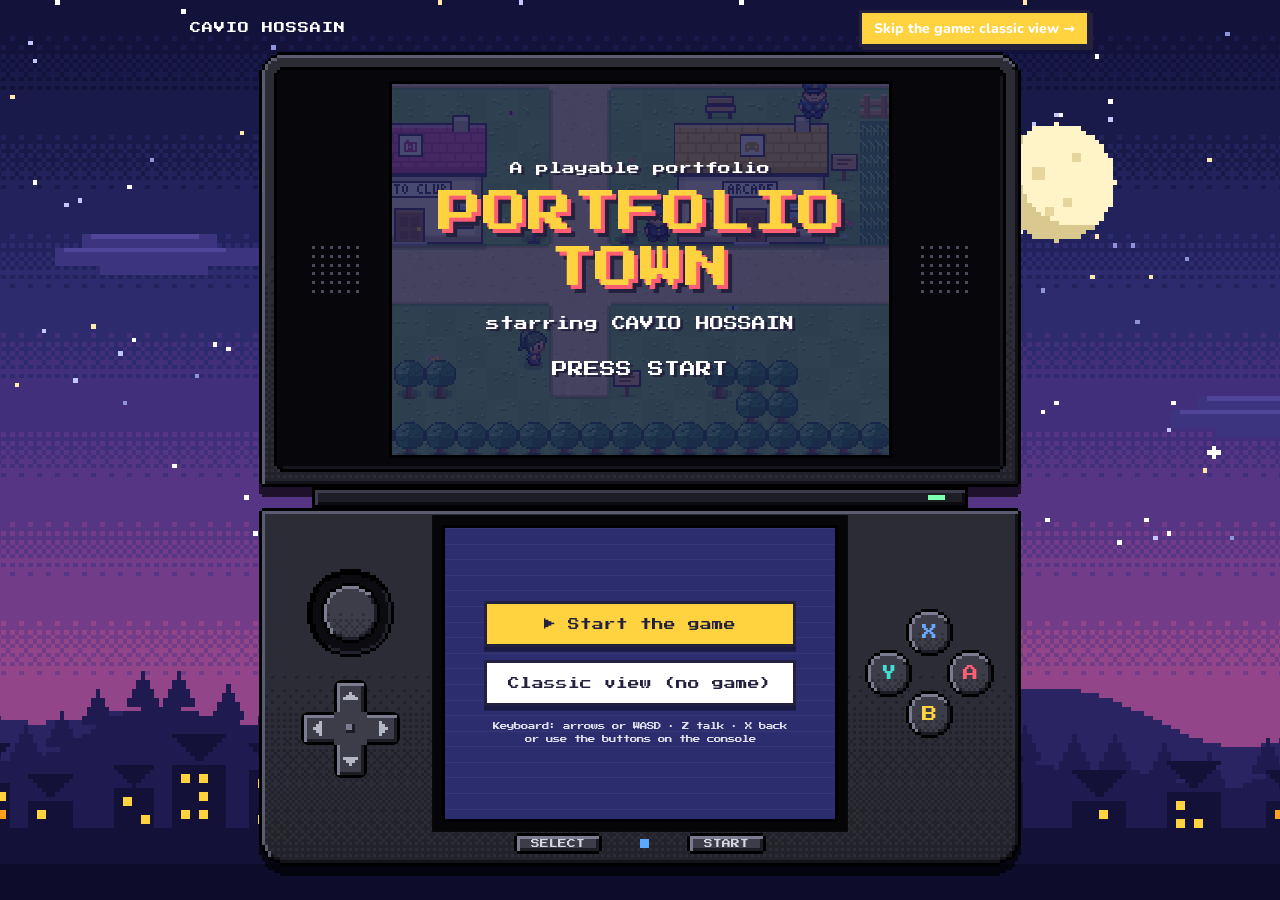
==== commit 4af5f757: "Fit the photo viewer and its story on a phone screen" ====
--- a/index.html
+++ b/index.html
@@ -140,7 +140,7 @@
         <span class="viewer-place"></span>
         <h3></h3>
         <p class="viewer-note"></p>
-        <small>Click outside or press Esc to close</small>
+        <small><span class="hint-mouse">Click outside or press Esc to close</span><span class="hint-touch">Tap outside the picture to close</span></small>
       </aside>
     </div>
   </div>
--- a/css/style.css
+++ b/css/style.css
@@ -540,7 +540,7 @@
 .points { margin: 0; padding-left: 20px; font-size: 15.5px; }
 .points li + li { margin-top: 4px; }
 
-.gallery { display: grid; grid-template-columns: repeat(auto-fill, minmax(150px, 1fr)); gap: 14px; }
+.gallery { display: grid; grid-template-columns: repeat(auto-fill, minmax(170px, 1fr)); gap: 14px; }
 .gallery figure { margin: 0; }
 .shot { display: block; width: 100%; padding: 0; border: 3px solid var(--ink); border-radius: 10px; overflow: hidden; background: #ddd; box-shadow: 4px 4px 0 var(--pink); }
 .shot img { width: 100%; aspect-ratio: 1; object-fit: cover; transition: transform 0.2s; }
@@ -584,9 +584,25 @@
   padding: 0 20px 44px;
   border-bottom: 4px solid var(--ink);
 }
-.c-nav { max-width: 980px; margin: 0 auto; display: flex; flex-wrap: wrap; gap: 6px 18px; padding: 16px 0; }
-.c-nav a { color: #fff; font-weight: 800; text-decoration: none; font-size: 15px; }
-.c-nav a:hover { color: var(--yellow); }
+.c-nav { max-width: 980px; margin: 0 auto; display: flex; flex-wrap: wrap; gap: 10px 12px; padding: 16px 0; }
+/* game-style buttons: pixel font, chunky border and a hard shadow that "presses" on click */
+.c-nav a {
+  font-family: var(--pixel);
+  font-size: 10px;
+  line-height: 1;
+  color: var(--ink);
+  text-decoration: none;
+  background: var(--yellow);
+  border: 3px solid var(--ink);
+  padding: 9px 12px;
+  box-shadow: 3px 3px 0 var(--ink);
+  transition: transform 0.08s steps(2), box-shadow 0.08s steps(2);
+}
+.c-nav a:nth-child(3n + 2) { background: var(--teal); }
+.c-nav a:nth-child(3n) { background: var(--pink); }
+.c-nav a:hover, .c-nav a:focus-visible { transform: translate(-1px, -1px); box-shadow: 4px 4px 0 var(--ink); outline: none; }
+.c-nav a:active { transform: translate(3px, 3px); box-shadow: 0 0 0 var(--ink); }
+.c-nav a::before { content: '▸ '; }
 .c-hero-inner { max-width: 980px; margin: 24px auto 0; display: flex; align-items: center; gap: 32px; }
 .c-avatar { width: 190px; height: 190px; object-fit: cover; object-position: 50% 25%; border-radius: 50%; border: 5px solid #fff; box-shadow: 8px 8px 0 var(--coral); flex: none; }
 .c-kicker { font-family: var(--pixel); font-size: 11px; color: var(--yellow); margin: 0 0 12px; }
@@ -644,6 +660,8 @@
   animation: pin 1s steps(2) infinite;
 }
 .wmap-pin.home { background: var(--blue); }
+/* a bigger invisible tap area around each pin on touch screens */
+@media (pointer: coarse) { .wmap-pin::before { content: ''; position: absolute; inset: -11px; } }
 .wmap-pin span {
   position: absolute;
   left: 50%;
@@ -858,7 +876,63 @@
   border-top: 3px solid var(--ink);
 }
 
+.viewer .hint-touch { display: none; }
+@media (pointer: coarse) {
+  .viewer .hint-touch { display: inline; }
+  .viewer .hint-mouse { display: none; }
+}
 @media (max-width: 760px) {
-  #lightbox.has-note .viewer { grid-template-columns: 1fr; overflow-y: auto; }
-  #lightbox.has-note .viewer img { max-height: 50dvh; }
-}
+  /* on a phone the picture sits on top and the whole card scrolls as one, so the story never scrolls inside a scroll */
+  #lightbox.has-note .viewer { grid-template-columns: 1fr; overflow-y: auto; overscroll-behavior: contain; }
+  #lightbox.has-note .viewer img { max-height: 44dvh; }
+  #lightbox.has-note .viewer aside { overflow: visible; padding: 16px 16px 18px; }
+  .viewer h3 { font-size: 12px; }
+  .viewer-note { font-size: 10px; line-height: 2.1; }
+}
+
+/* ================= EXPERIENCE PHOTO DRAWER ================= */
+
+.entry.has-pic {
+  display: grid;
+  grid-template-columns: minmax(0, 1fr) 0px;
+  overflow: hidden;
+  cursor: pointer;
+  transition: grid-template-columns 0.28s steps(7);
+}
+.entry.has-pic:hover, .entry.has-pic:focus-visible, .entry.has-pic.open { grid-template-columns: minmax(0, 1fr) min(260px, 40%); outline: none; }
+.entry-body { position: relative; }
+.entry-hint {
+  position: absolute;
+  right: 0;
+  bottom: 0;
+  font-family: var(--pixel);
+  font-size: 8px;
+  padding: 6px 8px;
+  background: var(--yellow);
+  border-left: 3px solid var(--ink);
+  border-top: 3px solid var(--ink);
+}
+.entry.has-pic:hover .entry-hint, .entry.has-pic.open .entry-hint, .entry.has-pic:focus-visible .entry-hint { visibility: hidden; }
+/* every job photo is shown at the same size (a 4:3 frame), centred in the drawer, whatever the shape of the file */
+.entry-pic { position: relative; margin: 0; min-width: 0; overflow: hidden; border-left: 3px solid var(--ink); background: var(--night); display: flex; align-items: center; }
+.entry-pic img { display: block; width: 100%; height: auto; aspect-ratio: 4 / 3; object-fit: cover; }
+.entry-pic figcaption {
+  position: absolute;
+  left: 0;
+  right: 0;
+  bottom: 0;
+  padding: 6px 10px;
+  background: #23213dd9;
+  color: #fff;
+  font-size: 12.5px;
+  font-weight: 600;
+  white-space: nowrap;
+  overflow: hidden;
+  text-overflow: ellipsis;
+}
+@media (max-width: 640px) {
+  .entry.has-pic { grid-template-columns: 1fr; grid-template-rows: auto 0px; transition: grid-template-rows 0.28s steps(7); }
+  .entry.has-pic:hover, .entry.has-pic:focus-visible, .entry.has-pic.open { grid-template-columns: 1fr; grid-template-rows: auto 190px; }
+  .entry-pic { border-left: 0; border-top: 3px solid var(--ink); }
+}
+@media (prefers-reduced-motion: reduce) { .entry.has-pic { transition: none; } }
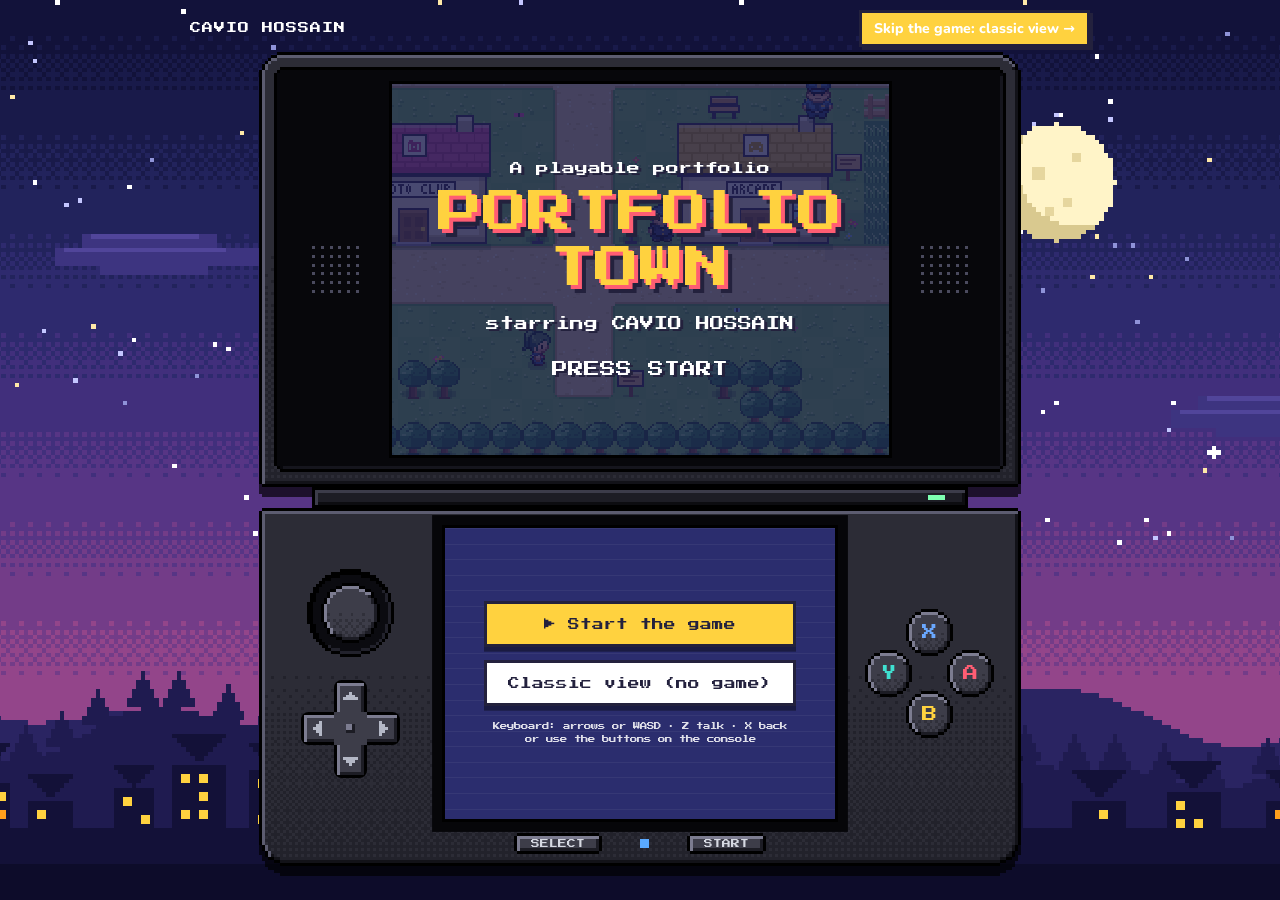
==== commit 42af157a: "Add a full screen mode for phones with a see-through joystick and buttons" ====
--- a/index.html
+++ b/index.html
@@ -25,6 +25,7 @@
   <main id="game-view">
     <header class="topbar">
       <span class="brand">CAVIO HOSSAIN</span>
+      <button type="button" class="skip fs-go" data-fs>⛶ Full screen</button>
       <button type="button" class="skip" data-go="classic">Skip the game: classic view →</button>
     </header>
 
@@ -81,6 +82,7 @@
 
         <section class="screen" id="bottom" aria-label="Menu screen">
           <div id="title-menu" class="pane">
+            <button type="button" class="big-btn go fs-go" data-fs>⛶ Play full screen</button>
             <button type="button" class="big-btn go" id="btn-start">▶ Start the game</button>
             <button type="button" class="big-btn" data-go="classic">Classic view (no game)</button>
             <p class="tiny">Keyboard: arrows or WASD · Z talk · X back<br>or use the buttons on the console</p>
@@ -117,6 +119,17 @@
           <span class="led" aria-hidden="true"></span>
           <button type="button" data-key="start">START</button>
         </div>
+      </div>
+    </div>
+
+    <!-- full screen on phones: see-through joystick and buttons over the game -->
+    <div id="fs-pad" hidden>
+      <button type="button" class="fs-exit" id="fs-exit" aria-label="Leave full screen">✕</button>
+      <div class="fs-stick" id="fs-stick" aria-hidden="true"><i></i></div>
+      <div class="fs-btns" aria-label="Action buttons">
+        <button type="button" data-key="x" aria-label="X, hold to run">X</button>
+        <button type="button" data-key="b" aria-label="B, go back">B</button>
+        <button type="button" data-key="a" aria-label="A, talk and confirm">A</button>
       </div>
     </div>
   </main>
--- a/css/style.css
+++ b/css/style.css
@@ -230,6 +230,77 @@
   .sys button { font-size: calc(var(--u) * 2.2); padding: calc(var(--u) * 1.4) calc(var(--u) * 3.5); }
 }
 
+/* ----- full screen play (touch screens only) ----- */
+.fs-go { display: none; }
+@media (pointer: coarse) { .fs-go { display: inline-block; } #title-menu .fs-go { display: block; } }
+
+body.fs { overflow: hidden; }
+body.fs #game-view { background: #000; }
+body.fs .console { filter: none; }
+body.fs .topbar, body.fs .lid, body.fs .hinge, body.fs .base { visibility: hidden; }
+/* the game screen fills the window at 4:3: centred when sideways, at the top when upright */
+body.fs #top {
+  visibility: visible;
+  position: fixed;
+  z-index: 10;
+  left: 50%;
+  top: 50%;
+  transform: translate(-50%, -50%);
+  width: min(100vw, calc(100dvh * 4 / 3));
+  border: 0;
+  border-radius: 0;
+}
+@media (orientation: portrait) { body.fs #top { top: max(8px, env(safe-area-inset-top)); transform: translateX(-50%); } }
+/* in a battle the move list pops up over the game */
+body.fs #bottom:has(#moves:not([hidden])) {
+  visibility: visible;
+  position: fixed;
+  z-index: 12;
+  left: 50%;
+  bottom: 12px;
+  transform: translateX(-50%);
+  margin: 0;
+  width: min(44vw, calc(52dvh * 4 / 3));
+}
+@media (orientation: portrait) {
+  body.fs #bottom:has(#moves:not([hidden])) { bottom: auto; top: calc(100vw * 0.75 + 24px); width: min(80vw, 340px); }
+}
+
+#fs-pad { position: fixed; inset: 0; z-index: 15; pointer-events: none; }
+#fs-pad[hidden], body.fs:has(#panel:not([hidden])) #fs-pad, body.fs:has(#lightbox:not([hidden])) #fs-pad { display: none; }
+#fs-pad > * {
+  position: absolute;
+  pointer-events: auto;
+  touch-action: none;
+  user-select: none;
+  -webkit-user-select: none;
+  -webkit-tap-highlight-color: transparent;
+}
+.fs-exit, .fs-btns button, .fs-stick, .fs-stick i {
+  background: #ffffff24;
+  border: 3px solid #ffffff8c;
+  color: #fff;
+  font-family: var(--pixel);
+  text-shadow: 2px 2px 0 #0008;
+}
+.fs-exit { top: max(10px, env(safe-area-inset-top)); right: max(10px, env(safe-area-inset-right)); width: 40px; height: 40px; padding: 0; font-size: 14px; }
+.fs-stick {
+  left: max(18px, env(safe-area-inset-left));
+  bottom: max(22px, env(safe-area-inset-bottom));
+  width: 128px;
+  height: 128px;
+  border-radius: 50%;
+  display: grid;
+  place-items: center;
+}
+.fs-stick i { width: 52px; height: 52px; border-radius: 50%; background: #ffffff59; transition: transform 0.08s; }
+.fs-btns { right: max(18px, env(safe-area-inset-right)); bottom: max(22px, env(safe-area-inset-bottom)); width: 160px; height: 150px; }
+.fs-btns button { position: absolute; width: 62px; height: 62px; border-radius: 50%; padding: 0; font-size: 16px; }
+.fs-btns [data-key='a'] { right: 0; top: 34px; }
+.fs-btns [data-key='b'] { left: 22px; bottom: 0; }
+.fs-btns [data-key='x'] { left: 0; top: 0; width: 50px; height: 50px; font-size: 12px; }
+.fs-btns button.down, .fs-exit:active { background: #ffd23f8c; }
+
 .screen {
   position: relative;
   aspect-ratio: 4 / 3;
@@ -562,6 +633,26 @@
 }
 .btn.big { background: var(--yellow); font-size: 16px; padding: 9px 16px; }
 .btn:hover, .btn:focus-visible { transform: translate(-1px, -1px); box-shadow: 4px 4px 0 var(--ink); background: var(--teal); outline: none; }
+button.btn { font-family: inherit; cursor: pointer; }
+.copy-email { position: relative; background: #fff; }
+/* small pixel speech bubble that pops up above the button after copying */
+.copy-email .copied {
+  position: absolute;
+  left: 50%;
+  bottom: calc(100% + 10px);
+  transform: translateX(-50%);
+  font-family: var(--pixel);
+  font-size: 9px;
+  font-weight: 400;
+  white-space: nowrap;
+  padding: 6px 8px;
+  background: var(--ink);
+  color: #fff;
+  pointer-events: none;
+  visibility: hidden;
+}
+.copy-email .copied::after { content: ''; position: absolute; left: 50%; top: 100%; margin-left: -5px; border: 5px solid transparent; border-top-color: var(--ink); }
+.copy-email.done .copied { visibility: visible; }
 
 .finale { text-align: center; position: relative; padding: 10px 0; }
 .finale .links { justify-content: center; }
@@ -931,8 +1022,10 @@
   text-overflow: ellipsis;
 }
 @media (max-width: 640px) {
-  .entry.has-pic { grid-template-columns: 1fr; grid-template-rows: auto 0px; transition: grid-template-rows 0.28s steps(7); }
-  .entry.has-pic:hover, .entry.has-pic:focus-visible, .entry.has-pic.open { grid-template-columns: 1fr; grid-template-rows: auto 190px; }
-  .entry-pic { border-left: 0; border-top: 3px solid var(--ink); }
+  /* the drawer rolls down under the text and opens to the photo's full height (0fr to 1fr), so nothing is cropped */
+  .entry.has-pic { grid-template-columns: 1fr; grid-template-rows: auto 0fr; transition: grid-template-rows 0.28s steps(7); }
+  .entry.has-pic:hover, .entry.has-pic:focus-visible, .entry.has-pic.open { grid-template-columns: 1fr; grid-template-rows: auto 1fr; }
+  .entry-pic { border-left: 0; border-top: 3px solid var(--ink); min-height: 0; }
+  .entry-pic figcaption { white-space: normal; }
 }
 @media (prefers-reduced-motion: reduce) { .entry.has-pic { transition: none; } }
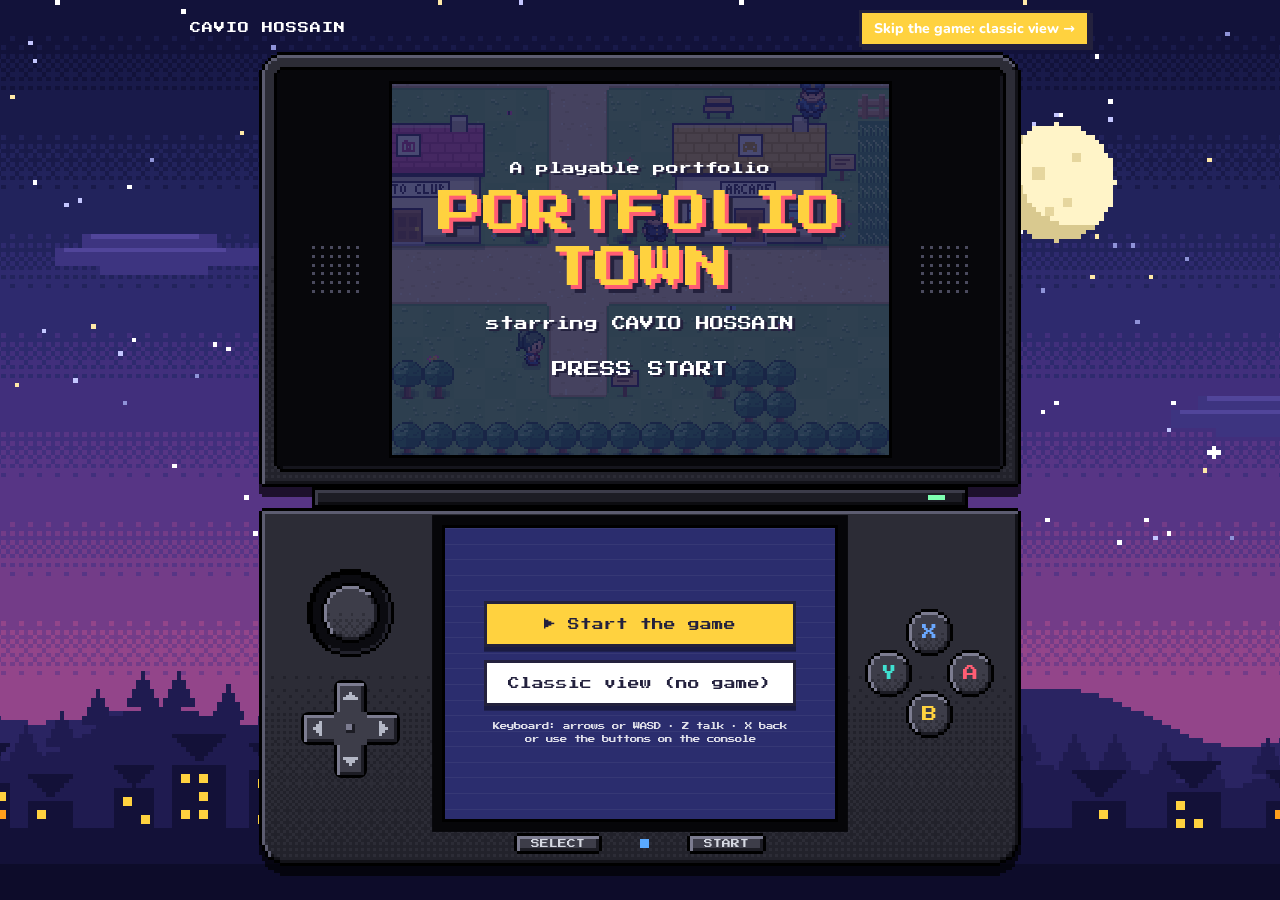
==== commit a6b5cade: "Tidy full screen buttons and battle moves on phones" ====
--- a/index.html
+++ b/index.html
@@ -25,7 +25,6 @@
   <main id="game-view">
     <header class="topbar">
       <span class="brand">CAVIO HOSSAIN</span>
-      <button type="button" class="skip fs-go" data-fs>⛶ Full screen</button>
       <button type="button" class="skip" data-go="classic">Skip the game: classic view →</button>
     </header>
 
@@ -82,7 +81,7 @@
 
         <section class="screen" id="bottom" aria-label="Menu screen">
           <div id="title-menu" class="pane">
-            <button type="button" class="big-btn go fs-go" data-fs>⛶ Play full screen</button>
+            <button type="button" class="big-btn go fs-go" data-fs>▶ Play full screen</button>
             <button type="button" class="big-btn go" id="btn-start">▶ Start the game</button>
             <button type="button" class="big-btn" data-go="classic">Classic view (no game)</button>
             <p class="tiny">Keyboard: arrows or WASD · Z talk · X back<br>or use the buttons on the console</p>
@@ -96,6 +95,7 @@
               <button type="button" data-go="classic">Classic view</button>
               <button type="button" id="btn-sound">Sound: on</button>
               <button type="button" id="btn-help">Controls</button>
+              <button type="button" class="fs-go" data-fs>Full screen</button>
             </div>
           </div>
 
--- a/css/style.css
+++ b/css/style.css
@@ -260,10 +260,16 @@
   bottom: 12px;
   transform: translateX(-50%);
   margin: 0;
-  width: min(44vw, calc(52dvh * 4 / 3));
+  /* a wide, short strip along the bottom of the game, below the hero's health box */
+  aspect-ratio: auto;
+  width: min(50vw, 400px, calc(100dvh * 4 / 3 - 24px));
+  height: 140px;
+}
+@media (orientation: landscape) {
+  body.fs #moves .moves-head, body.fs #moves .move small { display: none; }
 }
 @media (orientation: portrait) {
-  body.fs #bottom:has(#moves:not([hidden])) { bottom: auto; top: calc(100vw * 0.75 + 24px); width: min(80vw, 340px); }
+  body.fs #bottom:has(#moves:not([hidden])) { bottom: auto; top: calc(100vw * 0.75 + 24px); width: min(80vw, 340px); height: auto; aspect-ratio: 4 / 3; }
 }
 
 #fs-pad { position: fixed; inset: 0; z-index: 15; pointer-events: none; }
@@ -634,7 +640,8 @@
 .btn.big { background: var(--yellow); font-size: 16px; padding: 9px 16px; }
 .btn:hover, .btn:focus-visible { transform: translate(-1px, -1px); box-shadow: 4px 4px 0 var(--ink); background: var(--teal); outline: none; }
 button.btn { font-family: inherit; cursor: pointer; }
-.copy-email { position: relative; background: #fff; }
+.btn.big.copy-email { position: relative; background: #fff; }
+.btn.big.copy-email:hover, .btn.big.copy-email:focus-visible { background: var(--teal); }
 /* small pixel speech bubble that pops up above the button after copying */
 .copy-email .copied {
   position: absolute;
